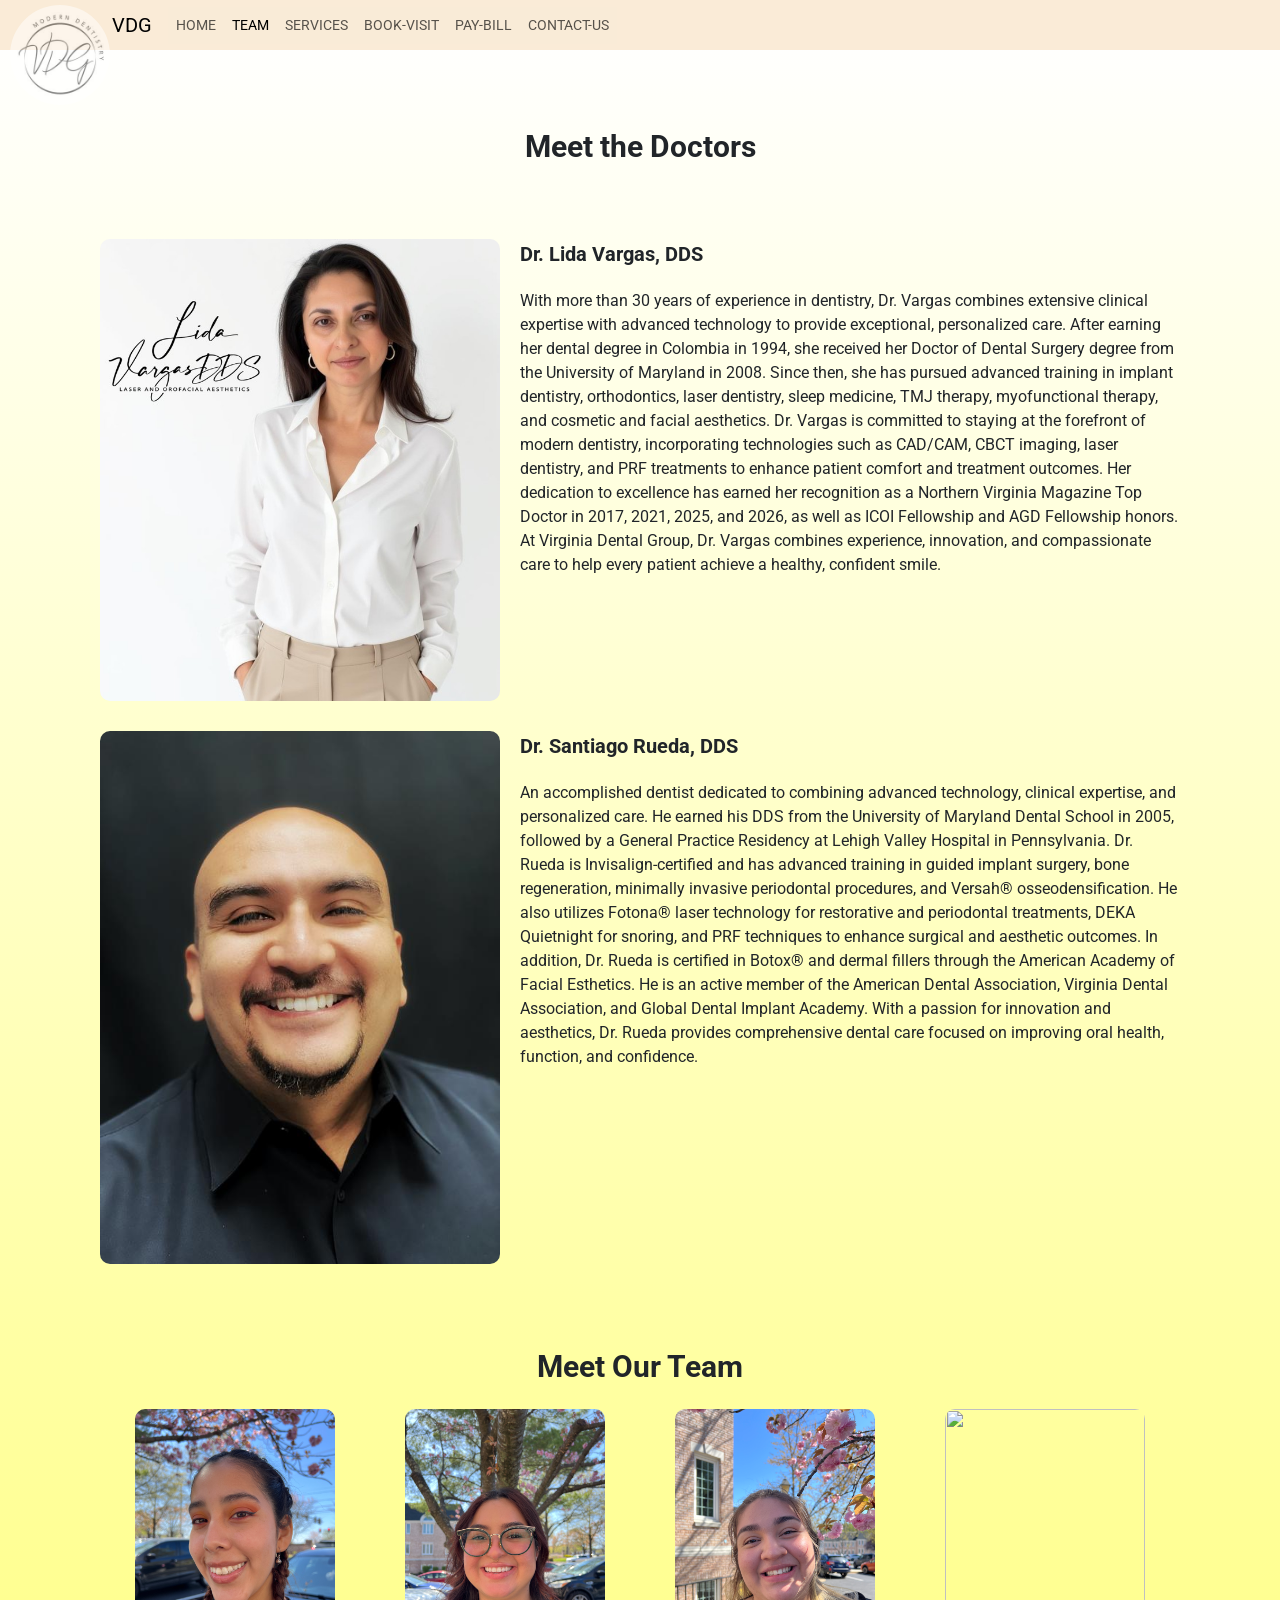
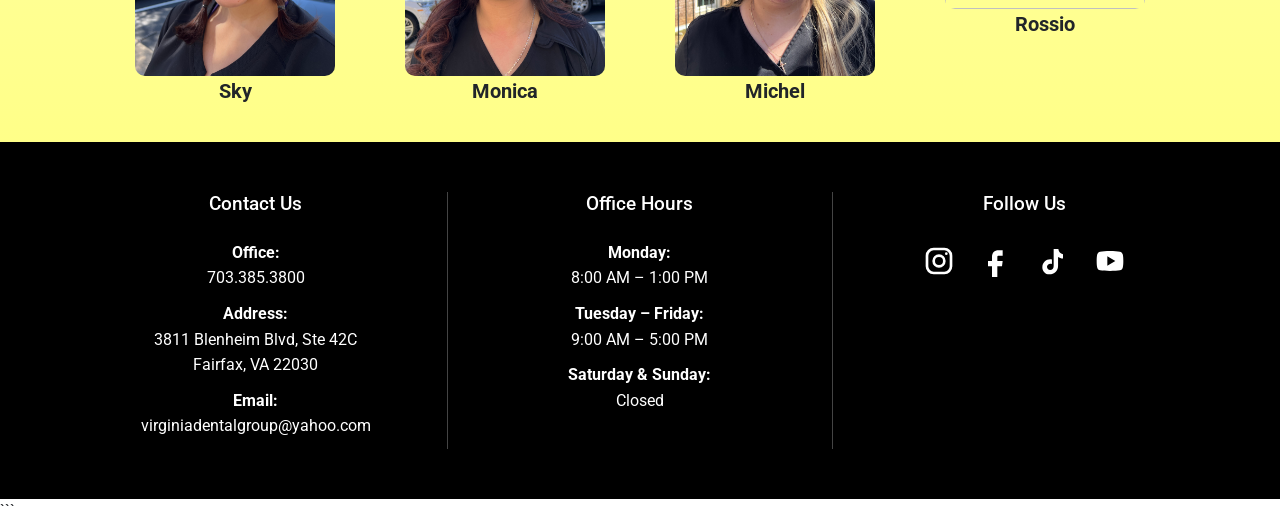
==== team/index.html @ 0a641d37 "Add files via upload" ====
```html
<!doctype html>
<html lang="en">
  <head>
    <meta charset="UTF-8" />
    <meta name="viewport" content="width=device-width, initial-scale=1.0" />

    <!-- Google Fonts -->
    <link rel="preconnect" href="https://fonts.googleapis.com" />
    <link rel="preconnect" href="https://fonts.gstatic.com" crossorigin />
    <link
      href="https://fonts.googleapis.com/css2?family=Roboto:ital,wght@0,100..900;1,100..900&display=swap"
      rel="stylesheet"
    />

    <!-- Bootstrap -->
    <link
      href="https://cdn.jsdelivr.net/npm/bootstrap@5.3.8/dist/css/bootstrap.min.css"
      rel="stylesheet"
      integrity="sha384-sRIl4kxILFvY47J16cr9ZwB07vP4J8+LH7qKQnuqkuIAvNWLzeN8tE5YBujZqJLB"
      crossorigin="anonymous"
    />

    <!-- Custom CSS -->
    <link rel="stylesheet" href="../css/styles.css" />

    <title>Virginia Dental Group - Team</title>
  </head>

  <body>
    <!-- ==================== HEADER ==================== -->
    <header>
      <nav class="navbar navbar-expand-lg nav-cus">
        <img
          class="logo"
          src="../images/logos/logo1.jpg"
          alt="Virginia Dental Group logo"
        />

        <div class="container-fluid">
          <a class="navbar-brand" href="#">VDG</a>

          <button
            class="navbar-toggler"
            type="button"
            data-bs-toggle="collapse"
            data-bs-target="#navbarNavAltMarkup"
            aria-controls="navbarNavAltMarkup"
            aria-expanded="false"
            aria-label="Toggle navigation"
          >
            <span class="navbar-toggler-icon"></span>
          </button>

          <div class="collapse navbar-collapse" id="navbarNavAltMarkup">
            <div
              class="navbar-nav nav-links"
              style="background-color: rgba(250, 235, 215, 0.85)"
            >
              <a class="px-2 nav-link" href="../index.html"> HOME </a>

              <a class="px-2 nav-link active" aria-current="page" href="#">
                TEAM
              </a>

              <a class="px-2 nav-link" href="../index.html#services">
                SERVICES
              </a>

              <a
                class="px-2 nav-link"
                href="https://book.modento.io/c/c178966358804972b09f527198d41ebb/book-webiste/patient-details"
                target="_blank"
                rel="noopener noreferrer"
              >
                BOOK-VISIT
              </a>

              <a
                class="px-2 nav-link"
                href="https://pay.balancecollect.com/m/virginiadentalgroup"
                target="_blank"
                rel="noopener noreferrer"
              >
                PAY-BILL
              </a>

              <a class="px-2 nav-link" href="#contact-us"> CONTACT-US </a>
            </div>
          </div>
        </div>
      </nav>
    </header>

    <!-- ==================== MAIN CONTENT ==================== -->
    <main>
      <!-- ==================== DOCTOR PROFILES ==================== -->
      <section>
        <div class="doctor-container">
          <div
            class="section-heading"
            style="text-align: center; padding-bottom: 50px"
          >
            Meet the Doctors
          </div>
          <div class="doctor-card">
            <div class="doctor-photo-container">
              <img
                class="doctor-photo"
                src="../images/team-photos/DrVargas.jpg"
                alt=""
              />
            </div>
            <div class="doctor-information">
              <div class="bio-heading">Dr. Lida Vargas, DDS</div>
              <p class="bio-text">
                With more than 30 years of experience in dentistry, Dr. Vargas
                combines extensive clinical expertise with advanced technology
                to provide exceptional, personalized care. After earning her
                dental degree in Colombia in 1994, she received her Doctor of
                Dental Surgery degree from the University of Maryland in 2008.
                Since then, she has pursued advanced training in implant
                dentistry, orthodontics, laser dentistry, sleep medicine, TMJ
                therapy, myofunctional therapy, and cosmetic and facial
                aesthetics. Dr. Vargas is committed to staying at the forefront
                of modern dentistry, incorporating technologies such as CAD/CAM,
                CBCT imaging, laser dentistry, and PRF treatments to enhance
                patient comfort and treatment outcomes. Her dedication to
                excellence has earned her recognition as a Northern Virginia
                Magazine Top Doctor in 2017, 2021, 2025, and 2026, as well as
                ICOI Fellowship and AGD Fellowship honors. At Virginia Dental
                Group, Dr. Vargas combines experience, innovation, and
                compassionate care to help every patient achieve a healthy,
                confident smile.
              </p>
            </div>
          </div>

          <div class="doctor-card">
            <div class="doctor-photo-container">
              <img
                class="doctor-photo"
                src="../images/team-photos/DrRueda.jpg"
                alt=""
              />
            </div>
            <div class="doctor-information">
              <div class="bio-heading">Dr. Santiago Rueda, DDS</div>
              <p class="bio-text">
                An accomplished dentist dedicated to combining advanced
                technology, clinical expertise, and personalized care. He earned
                his DDS from the University of Maryland Dental School in 2005,
                followed by a General Practice Residency at Lehigh Valley
                Hospital in Pennsylvania. Dr. Rueda is Invisalign-certified and
                has advanced training in guided implant surgery, bone
                regeneration, minimally invasive periodontal procedures, and
                Versah® osseodensification. He also utilizes Fotona® laser
                technology for restorative and periodontal treatments, DEKA
                Quietnight for snoring, and PRF techniques to enhance surgical
                and aesthetic outcomes. In addition, Dr. Rueda is certified in
                Botox® and dermal fillers through the American Academy of Facial
                Esthetics. He is an active member of the American Dental
                Association, Virginia Dental Association, and Global Dental
                Implant Academy. With a passion for innovation and aesthetics,
                Dr. Rueda provides comprehensive dental care focused on
                improving oral health, function, and confidence.
              </p>
            </div>
          </div>
        </div>
      </section>

      <!-- ==================== OFFICE STAFF PROFILES ==================== -->
      <section>
        <div class="staff-grid-container">
          <div class="section-heading team-heading">Meet Our Team</div>

          <div class="staff-card">
            <img
              class="staff-photo"
              src="../images/team-photos/staff1.jpg"
              alt=""
            />
            <p class="bio-heading">Sky</p>
          </div>

          <div class="staff-card">
            <img
              class="staff-photo"
              src="../images/team-photos/staff2.jpg"
              alt=""
            />
            <p class="bio-heading">Monica</p>
          </div>

          <div class="staff-card">
            <img
              class="staff-photo"
              src="../images/team-photos/staff3.jpg"
              alt=""
            />
            <p class="bio-heading">Michel</p>
          </div>

          <div class="staff-card">
            <img
              class="staff-photo"
              src="../images/team-photos/staff4.jpg"
              alt=""
            />
            <p class="bio-heading">Rossio</p>
          </div>
        </div>
      </section>
    </main>

    <!-- ==================== FOOTER ==================== -->
    <footer class="footer" id="contact-us">
      <!-- Contact Information -->
      <div class="footer-section">
        <h3>Contact Us</h3>

        <p>
          <strong>Office:</strong><br />
          <a href="tel:7033853800">703.385.3800</a>
        </p>

        <p>
          <strong>Address:</strong><br />
          3811 Blenheim Blvd, Ste 42C<br />
          Fairfax, VA 22030
        </p>

        <p>
          <strong>Email:</strong><br />
          <a href="mailto:virginiadentalgroup@yahoo.com">
            virginiadentalgroup@yahoo.com
          </a>
        </p>
      </div>

      <!-- Office Hours -->
      <div class="footer-section">
        <h3>Office Hours</h3>

        <p>
          <strong>Monday:</strong><br />
          8:00 AM – 1:00 PM
        </p>

        <p>
          <strong>Tuesday – Friday:</strong><br />
          9:00 AM – 5:00 PM
        </p>

        <p>
          <strong>Saturday &amp; Sunday:</strong><br />
          Closed
        </p>
      </div>

      <!-- Social Media -->
      <div class="footer-section">
        <h3>Follow Us</h3>

        <div class="social-icons">
          <!-- Instagram -->
          <a
            href="https://www.instagram.com/virginia_dental_group/"
            aria-label="Instagram"
            target="_blank"
            rel="noopener noreferrer"
          >
            <svg viewBox="0 0 24 24" aria-hidden="true">
              <rect
                x="3"
                y="3"
                width="18"
                height="18"
                rx="5"
                fill="none"
                stroke="currentColor"
                stroke-width="2"
              />
              <circle
                cx="12"
                cy="12"
                r="4"
                fill="none"
                stroke="currentColor"
                stroke-width="2"
              />
              <circle cx="17.5" cy="6.5" r="1" fill="currentColor" />
            </svg>
          </a>

          <!-- Facebook -->
          <a
            href="https://www.facebook.com/p/Virginia-Dental-Group-100063889185867/"
            aria-label="Facebook"
            target="_blank"
            rel="noopener noreferrer"
          >
            <svg viewBox="0 0 24 24" aria-hidden="true">
              <path
                d="M14 8h3V4h-3c-3.3 0-5 2-5 5v3H6v4h3v8h4v-8h3.5l.5-4H13V9c0-.7.3-1 1-1z"
                fill="currentColor"
              />
            </svg>
          </a>

          <!-- TikTok -->
          <a
            href="https://www.tiktok.com/@docvargas3"
            aria-label="TikTok"
            target="_blank"
            rel="noopener noreferrer"
          >
            <svg viewBox="0 0 24 24" aria-hidden="true">
              <path
                d="M16 3c.3 2.1 1.5 3.5 3.5 4v3.2c-1.5-.1-2.7-.5-3.7-1.2v6.5c0 4-2.8 6.5-6.5 6.5C6.2 22 4 19.6 4 16.6c0-3.4 2.7-5.9 6-5.9.4 0 .8 0 1.2.1v3.4c-.4-.1-.8-.2-1.2-.2-1.4 0-2.5 1-2.5 2.4 0 1.3 1 2.4 2.3 2.4 1.6 0 2.7-1.2 2.7-3V3H16z"
                fill="currentColor"
              />
            </svg>
          </a>

          <!-- YouTube -->
          <a
            href="https://www.youtube.com/@lidavargas6059"
            aria-label="YouTube"
            target="_blank"
            rel="noopener noreferrer"
          >
            <svg viewBox="0 0 24 24" aria-hidden="true">
              <path
                d="M21.6 7.2c-.2-1.1-1.1-2-2.2-2.2C17.8 4.7 14.9 4.5 12 4.5s-5.8.2-7.4.5C3.5 5.2 2.6 6.1 2.4 7.2 2.1 8.5 2 10.2 2 12s.1 3.5.4 4.8c.2 1.1 1.1 2 2.2 2.2 1.6.3 4.5.5 7.4.5s5.8-.2 7.4-.5c1.1-.2 2-1.1 2.2-2.2.3-1.3.4-3 .4-4.8s-.1-3.5-.4-4.8zM10 15.5v-7l6 3.5-6 3.5z"
                fill="currentColor"
              />
            </svg>
          </a>
        </div>
      </div>
    </footer>

    <!-- Bootstrap JavaScript -->
    <script
      src="https://cdn.jsdelivr.net/npm/bootstrap@5.3.8/dist/js/bootstrap.bundle.min.js"
      integrity="sha384-FKyoEForCGlyvwx9Hj09JcYn3nv7wiPVlz7YYwJrWVcXK/BmnVDxM+D2scQbITxI"
      crossorigin="anonymous"
    ></script>
  </body>
</html>
```
---- css/styles.css ----
body {
  margin: 0;
  padding: 0;
  font-family: Roboto, sans-serif;
}
.section-heading {
  font-size: clamp(20px, 4vw, 30px);
  font-weight: 700;
  margin-bottom: 20px;
}
.section-text {
  font-size: clamp(14px, 2vw, 20px);
}
.nav-cus {
  background-color: antiquewhite;
  position: fixed;
  top: 0;
  padding-left: 100px;
  height: 50px;
  width: 100%;
}
.nav-link {
  font-size: 14px;
}
.nav-link:hover {
  font-weight: bold;
}
.logo {
  position: fixed;
  top: 5px;
  left: 10px;
  height: 100px;
  border-radius: 50%;
  opacity: 50%;
}
main {
  background: linear-gradient(to bottom, white, rgb(255, 255, 136));
  padding: 100px 100px 0 100px;
  display: flex;
  flex-direction: column;
}

.welcome-container {
  display: flex;
  flex-direction: column;
  align-items: center;
  padding-bottom: 50px;
}
.welcome-photo {
  width: 60%;
  padding-bottom: 50px;
}
.welcome-container p {
  text-align: center;
}
.service-container {
  display: grid;
  gap: 10px;
  grid-template-columns: repeat(4, 1fr);
  grid-row: auto;
}

.srv-heading {
  grid-column: span 4;
  text-align: center;
}
.srv-image {
  width: 100%;
  border-radius: 10px;
}
.srv-card {
  display: flex;
  width: 100%;
  flex-direction: column;
  /* padding: 5px; */
}
.card-heading {
  padding: 10px 0 20px 0;
  font-size: clamp(14px, 2vw, 20px);
  font-weight: 700;
  text-align: center;
}
.dental-services {
  width: 100%;
  padding-left: 15px;
  font-size: clamp(12px, 2vw, 18px);
}
.doctor-container {
  display: flex;
  flex-direction: column;
  padding-bottom: 50px;
  /* border: 1px solid black; */
}
.doctor-card {
  display: flex;
  padding-bottom: 30px;
  /* border: 1px solid black; */
}

.doctor-photo {
  width: 400px;
  border-radius: 10px;
}
.doctor-information {
  padding-left: 20px;
}
.bio-heading {
  font-size: clamp(14px, 2vw, 20px);
  font-weight: 700;
  padding-bottom: 20px;
}
.bio-text {
  font-size: clamp(12px, 2vw, 16px);
  flex: 1;
}

.staff-grid-container {
  display: grid;
  grid-template-columns: repeat(4, 1fr);
  grid-row: auto;
}
.staff-grid-container p {
  text-align: center;
}

.team-heading {
  grid-column: span 4;
  text-align: center;
}
.staff-card {
  display: flex;
  flex-direction: column;
  align-items: center;
}
.staff-photo {
  width: 200px;
  border-radius: 10px;
  object-fit: cover;
}

.footer {
  display: flex;
  width: 100%;
  background-color: #000;
  color: #fff;
  padding: 50px 5%;
  box-sizing: border-box;
}

.footer-section {
  flex: 1;
  padding: 0 40px;
  text-align: center;
  box-sizing: border-box;
}

.footer-section:not(:last-child) {
  border-right: 1px solid #444;
}

.footer-section h3 {
  margin-bottom: 25px;
  font-size: 1.2rem;
}

.footer-section p {
  line-height: 1.6;
  margin: 10px 0;
}

.footer-section a {
  color: #fff;
  text-decoration: none;
}

.footer-section a:hover {
  text-decoration: underline;
}

.social-icons {
  display: flex;
  justify-content: center;
  align-items: center;
  gap: 25px;
  margin-top: 30px;
}

.social-icons a {
  display: flex;
  align-items: center;
  justify-content: center;
}

.social-icons svg {
  width: 32px;
  height: 32px;
  transition: transform 0.2s ease;
}

.social-icons a:hover svg {
  transform: scale(1.15);
}

@media (max-width: 1200px) {
  .welcome-photo {
    width: 80%;
  }
  /* .staff-grid-container {
    display: grid;
    grid-template-columns: repeat(2, 1fr);
    grid-template-rows: auto;
    gap: 20px;
  } */
  .staff-grid-container,
  .service-container {
    display: grid;
    gap: 20px;
    grid-template-columns: repeat(2, 1fr);
    grid-template-rows: auto;
  }
  .team-heading,
  .srv-heading {
    grid-column: span 2;
  }
  .footer {
    flex-direction: column;
    padding: 40px 20px;
  }

  .footer-section {
    width: 100%;
    padding: 30px 10px;
  }

  .footer-section:not(:last-child) {
    border-right: none;
    border-bottom: 1px solid #444;
  }
}

@media (max-width: 800px) {
  main {
    padding-top: 100px;
    padding-left: 10px;
    padding-right: 10px;
  }
  .welcome-photo {
    width: 100%;
    padding-bottom: 10px;
  }
  .welcome-container p {
    text-align: justify;
  }
  .staff-grid-container,
  .doctor-card,
  .service-container {
    display: flex;
    flex-direction: column;
  }
  .doctor-card,
  .srv-card {
    width: 100%;
    align-items: center;
  }
  .team-heading,
  .bio-heading {
    padding-top: 20px;
    text-align: center;
  }
  .srv-image {
    width: 50%;
    align-content: center;
  }
  .dental-services {
    padding-left: 25%;
  }
  .footer {
    flex-direction: column;
    padding: 40px 20px;
  }

  .footer-section {
    width: 100%;
    padding: 30px 10px;
  }

  .footer-section:not(:last-child) {
    border-right: none;
    border-bottom: 1px solid #444;
  }
}
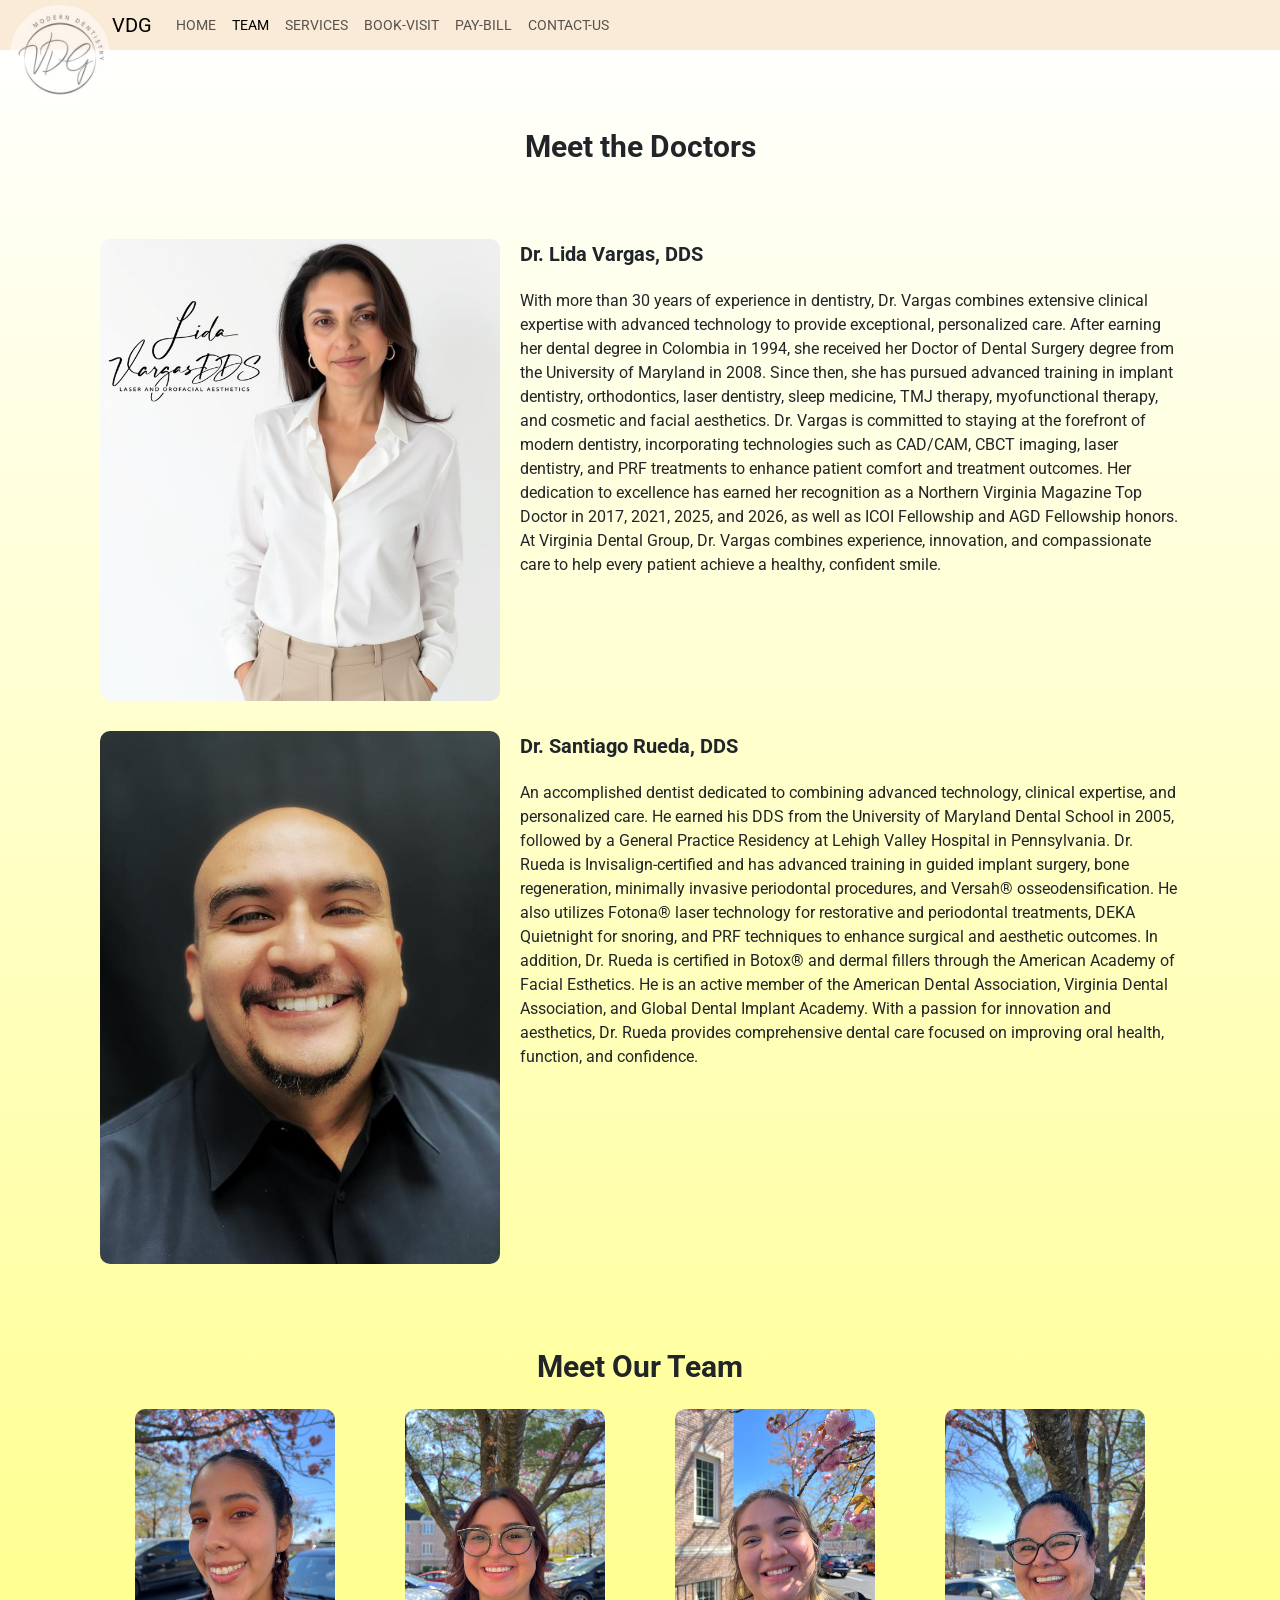
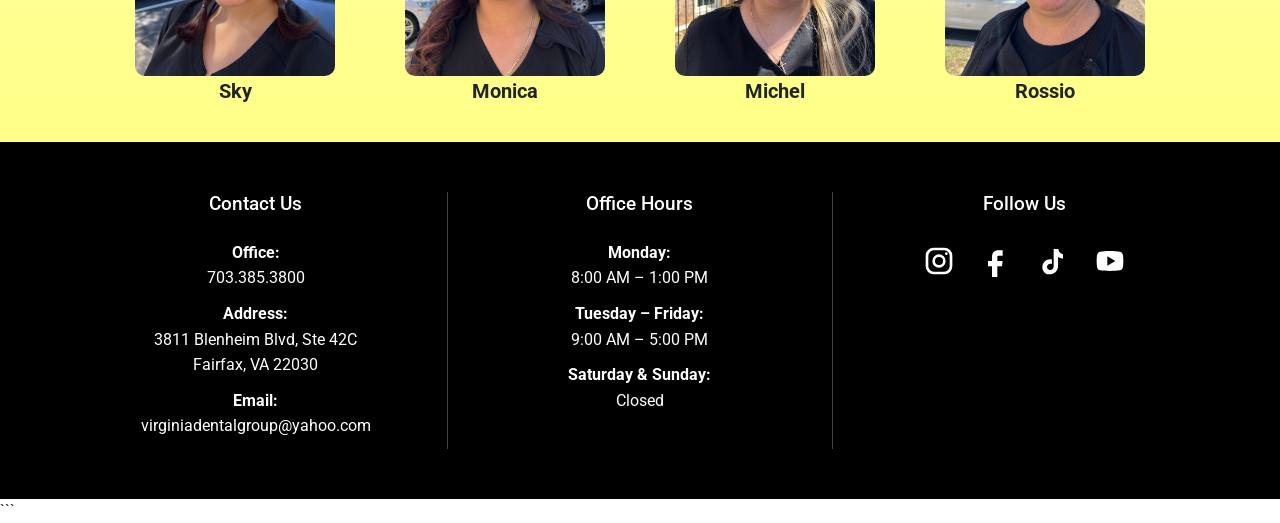
==== commit f018d5a5: "Update team page HTML structure and content Corrected image extension" ====
--- a/team/index.html
+++ b/team/index.html
@@ -205,7 +205,7 @@
           <div class="staff-card">
             <img
               class="staff-photo"
-              src="../images/team-photos/staff4.jpg"
+              src="../images/team-photos/staff4.JPG"
               alt=""
             />
             <p class="bio-heading">Rossio</p>
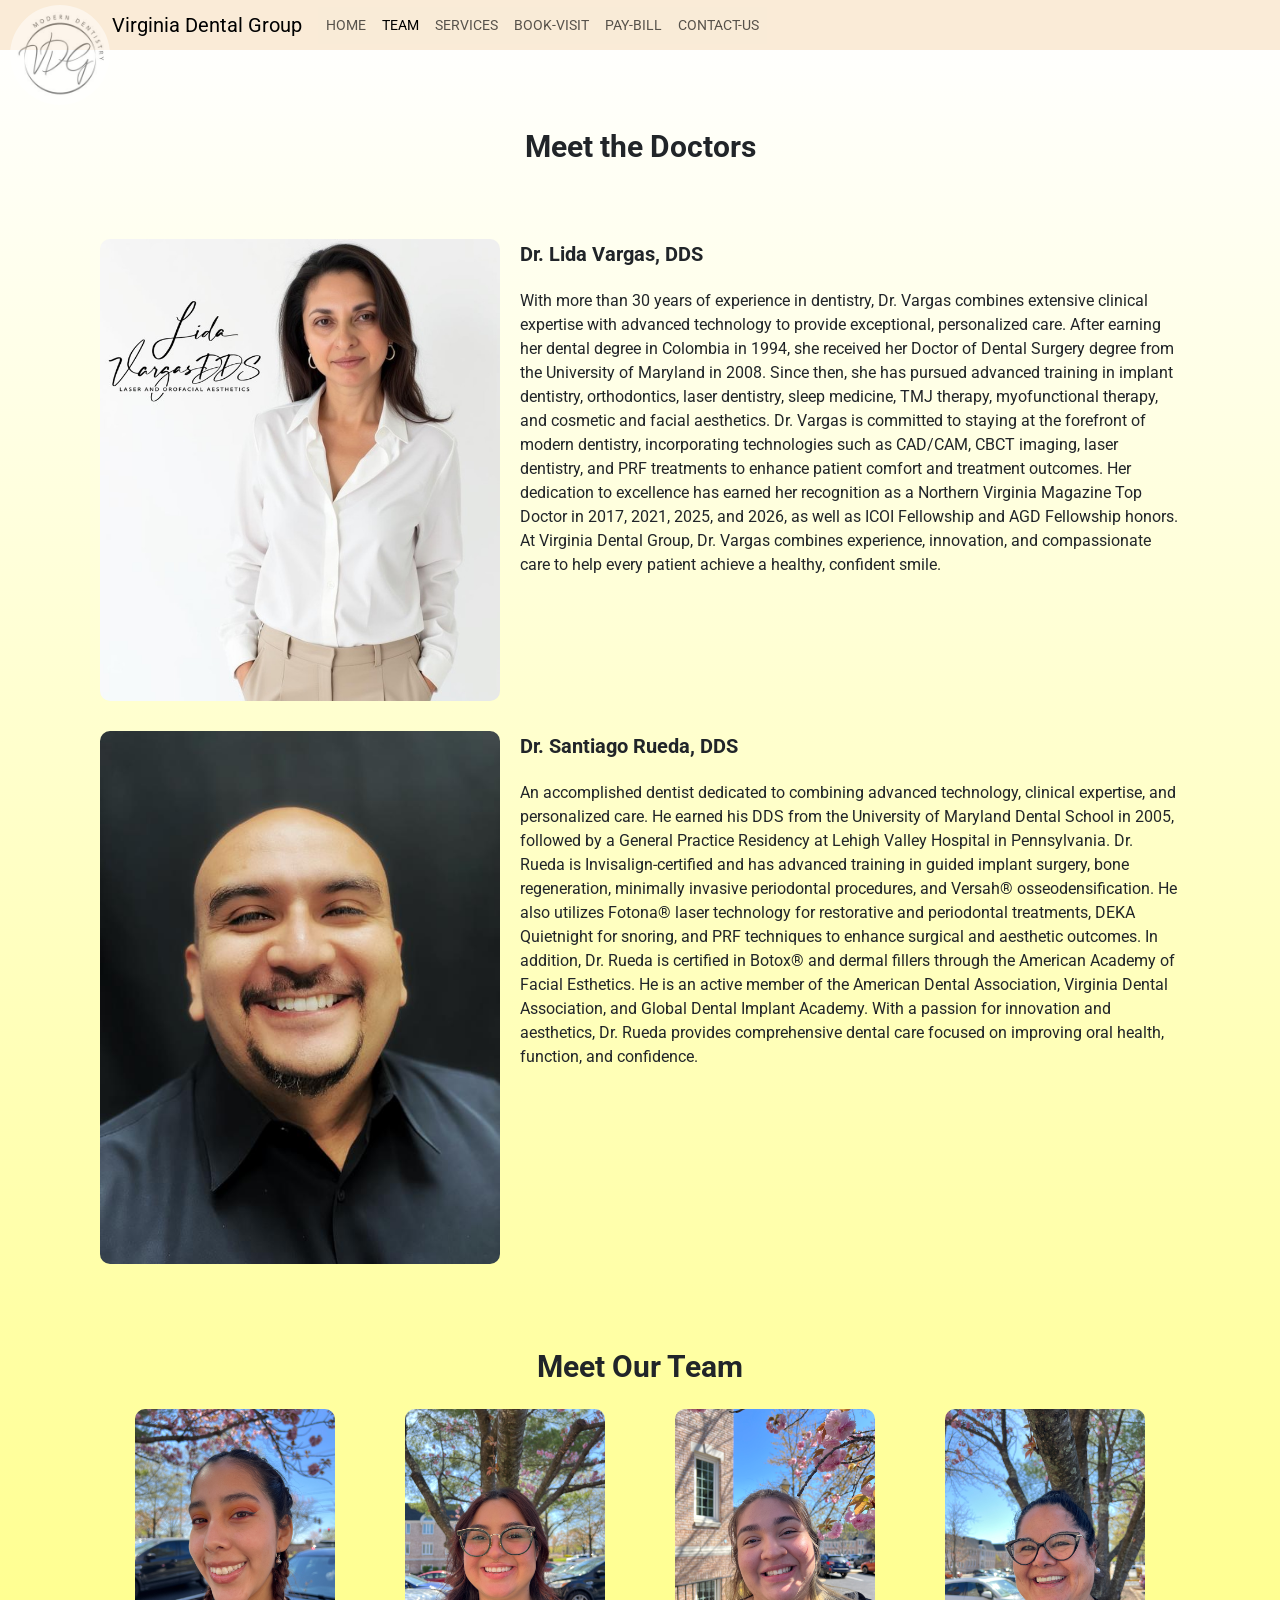
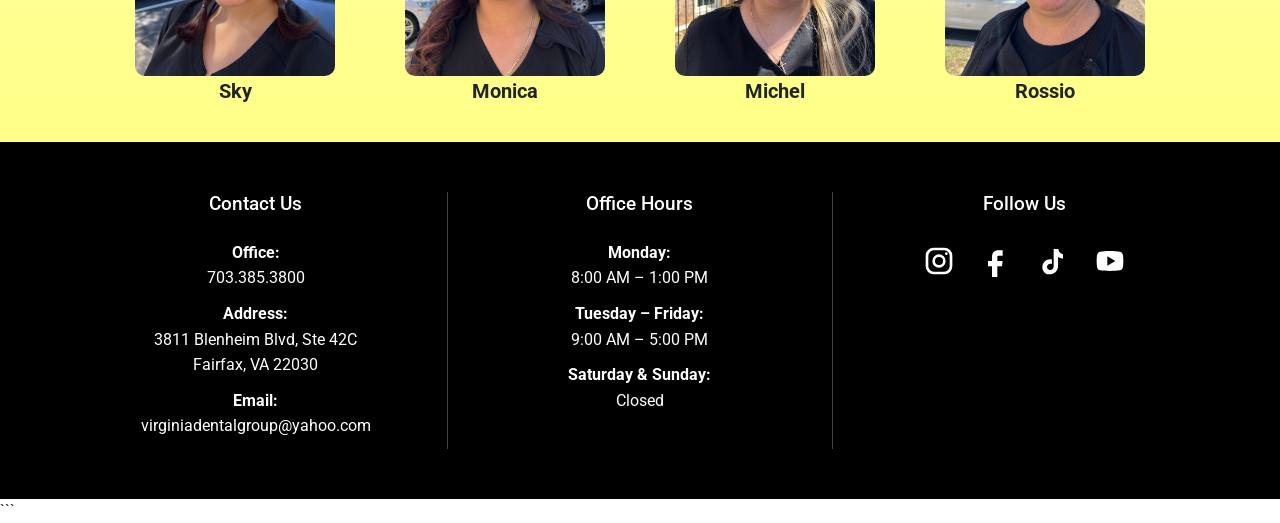
==== commit c6f07219: "Update team page HTML structure and content Added business name to navigation bar" ====
--- a/team/index.html
+++ b/team/index.html
@@ -38,7 +38,7 @@
         />
 
         <div class="container-fluid">
-          <a class="navbar-brand" href="#">VDG</a>
+          <a class="navbar-brand section-text" href="#">Virginia Dental Group</a>
 
           <button
             class="navbar-toggler"
